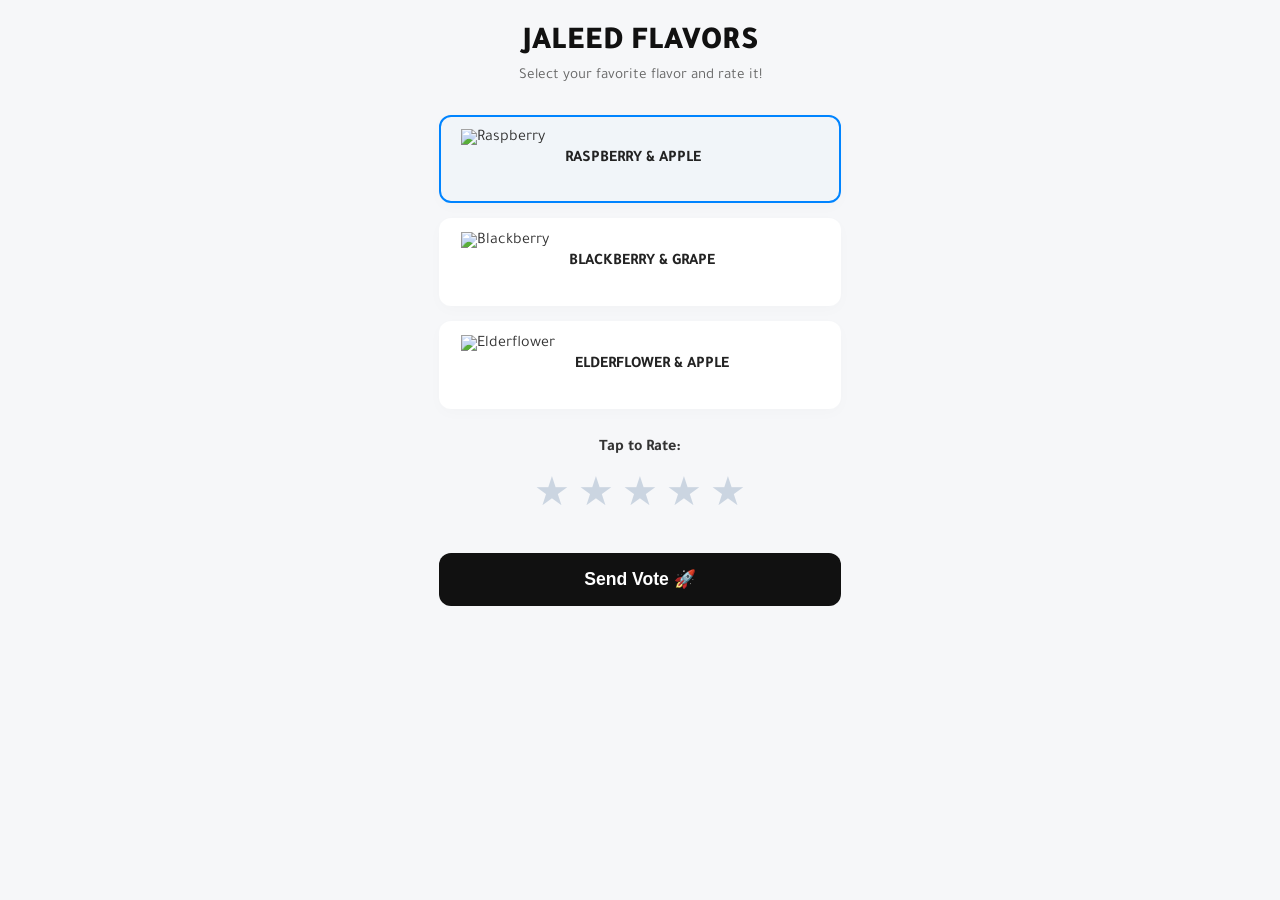
==== index.html @ 45b11cac "Added all Jaleed files with Firebase realtime setup" ====
<!DOCTYPE html>
<html lang="en">
<head>
    <meta charset="UTF-8">
    <meta name="viewport" content="width=device-width, initial-scale=1.0">
    <title>Rate Your Jaleed Flavor</title>
    <link href="https://fonts.googleapis.com/css2?family=Tajawal:wght@500;700;900&display=swap" rel="stylesheet">
    <link rel="stylesheet" href="style.css">
</head>
<body>

    <div class="mobile-container">
        <header>
            <h1 class="brand-title">JALEED FLAVORS</h1>
            <p class="brand-subtitle">Select your favorite flavor and rate it!</p>
        </header>

        <div class="voting-form">
            <label class="flavor-option">
                <input type="radio" name="flavor" value="raspberry" checked>
                <div class="option-content">
                    <img src="https://res.cloudinary.com/dfoch6txc/image/upload/v1783332212/APPLE-BERRY-CAN_ly0oev.png" alt="Raspberry">
                    <span>RASPBERRY & APPLE</span>
                </div>
            </label>

            <label class="flavor-option">
                <input type="radio" name="flavor" value="blackberry">
                <div class="option-content">
                    <img src="https://res.cloudinary.com/dfoch6txc/image/upload/v1783332212/BLACKBERRY-_-GRAPE-CAN_npyf0h.png" alt="Blackberry">
                    <span>BLACKBERRY & GRAPE</span>
                </div>
            </label>

            <label class="flavor-option">
                <input type="radio" name="flavor" value="elderflower">
                <div class="option-content">
                    <img src="https://res.cloudinary.com/dfoch6txc/image/upload/v1783332212/ELDERFLOWER-_-APPLE-CAN_afk3hf.png" alt="Elderflower">
                    <span>ELDERFLOWER & APPLE</span>
                </div>
            </label>

            <div class="stars-container">
                <p class="section-title">Tap to Rate:</p>
                <div class="star-rating">
                    <span class="star" data-value="5">★</span>
                    <span class="star" data-value="4">★</span>
                    <span class="star" data-value="3">★</span>
                    <span class="star" data-value="2">★</span>
                    <span class="star" data-value="1">★</span>
                </div>
            </div>

            <button id="submit-vote-btn" class="submit-btn">Send Vote 🚀</button>
        </div>
    </div>

    <div id="success-popup" class="popup hidden">
        <div class="popup-content">
            <h2>Thank You! 🎉</h2>
            <p>Your vote has been sent to the big screen successfully.</p>
        </div>
    </div>

    <script type="module" src="app.js"></script>
</body>
</html>
---- style.css ----
body {
    margin: 0;
    padding: 0;
    background-color: #f6f7f9;
    font-family: 'Tajawal', sans-serif;
    color: #333;
    display: flex;
    justify-content: center;
}

.mobile-container {
    width: 100%;
    max-width: 450px;
    padding: 24px;
    box-sizing: border-box;
}

header {
    text-align: center;
    margin-bottom: 30px;
}

.brand-title {
    font-size: 2rem;
    font-weight: 900;
    margin: 0;
    color: #111;
}

.brand-subtitle {
    font-size: 0.95rem;
    color: #666;
    margin-top: 5px;
}

.flavor-option {
    display: block;
    margin-bottom: 15px;
    cursor: pointer;
}

.flavor-option input {
    display: none;
}

.option-content {
    display: flex;
    align-items: center;
    background: #fff;
    padding: 12px 20px;
    border-radius: 12px;
    border: 2px solid transparent;
    box-shadow: 0 4px 15px rgba(0,0,0,0.02);
    transition: all 0.3s ease;
}

.option-content img {
    height: 60px;
    object-fit: contain;
    margin-right: 20px;
}

.option-content span {
    font-weight: 700;
    font-size: 1rem;
    color: #222;
}

.flavor-option input:checked + .option-content {
    border-color: #0084ff;
    background: rgba(0, 132, 255, 0.02);
}

.stars-container {
    text-align: center;
    margin: 30px 0;
}

.section-title {
    font-weight: 700;
    margin-bottom: 10px;
}

.star-rating {
    display: flex;
    flex-direction: row-reverse;
    justify-content: center;
    font-size: 2.5rem;
}

.star {
    color: #cbd5e1;
    cursor: pointer;
    transition: color 0.2s ease;
    padding: 0 4px;
}

.star:hover,
.star:hover ~ .star,
.star.active,
.star.active ~ .star {
    color: #ffb800;
}

.submit-btn {
    width: 100%;
    background: #111;
    color: #fff;
    border: none;
    padding: 16px;
    font-size: 1.1rem;
    font-weight: 700;
    border-radius: 12px;
    cursor: pointer;
    transition: background 0.2s;
}

.submit-btn:hover {
    background: #0084ff;
}

.popup {
    position: fixed;
    top: 0; left: 0; width: 100%; height: 100%;
    background: rgba(0,0,0,0.6);
    display: flex; justify-content: center; align-items: center;
    z-index: 9999;
}

.popup.hidden { display: none; }

.popup-content {
    background: white; padding: 30px; border-radius: 20px;
    text-align: center; max-width: 80%;
}
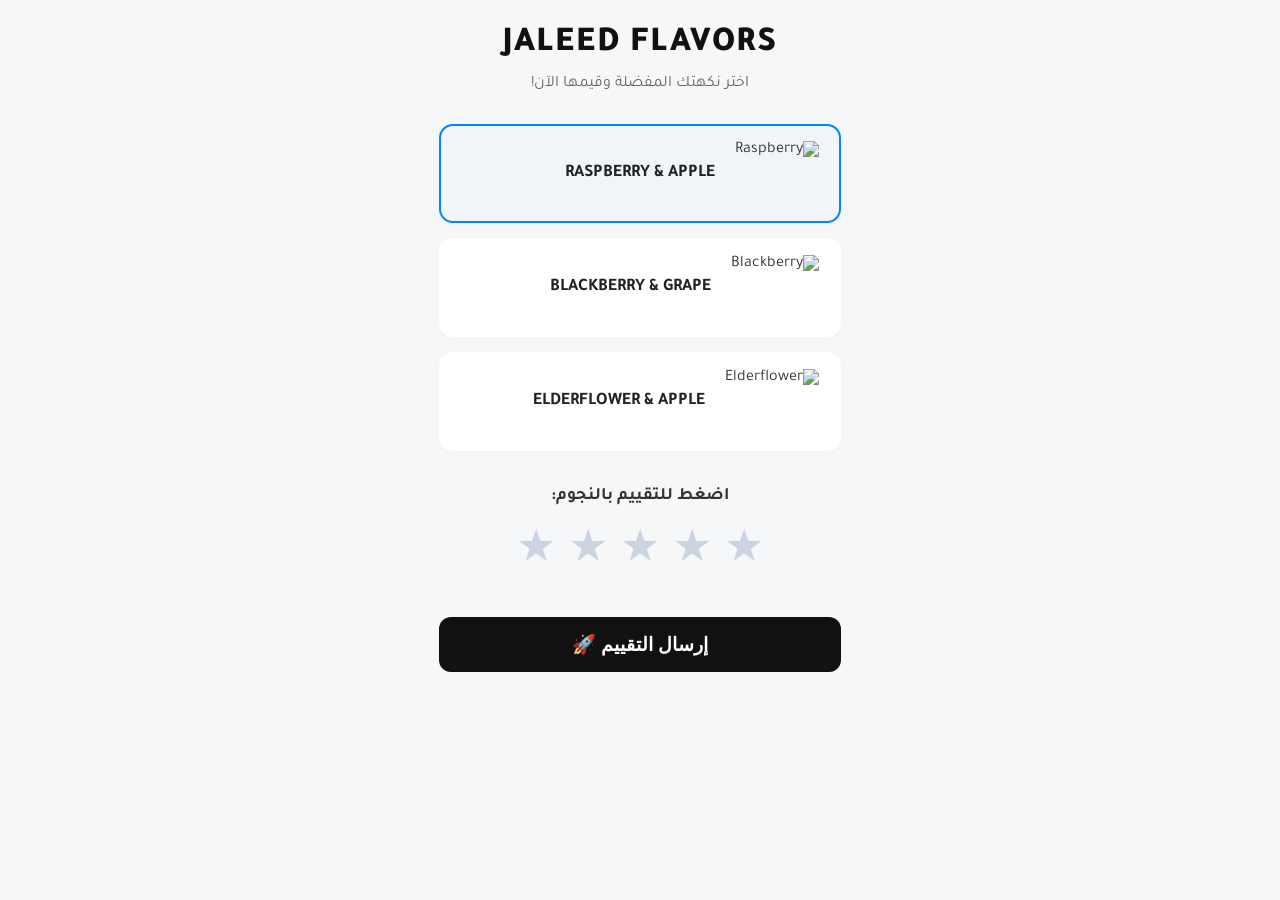
==== commit a745388c: "Added all Jaleed files with Firebase realtime setup" ====
--- a/index.html
+++ b/index.html
@@ -12,10 +12,11 @@
     <div class="mobile-container">
         <header>
             <h1 class="brand-title">JALEED FLAVORS</h1>
-            <p class="brand-subtitle">Select your favorite flavor and rate it!</p>
+            <p class="brand-subtitle">اختر نكهتك المفضلة وقيمها الآن!</p>
         </header>
 
         <div class="voting-form">
+            <!-- النكهة الأولى -->
             <label class="flavor-option">
                 <input type="radio" name="flavor" value="raspberry" checked>
                 <div class="option-content">
@@ -24,6 +25,7 @@
                 </div>
             </label>
 
+            <!-- النكهة الثانية -->
             <label class="flavor-option">
                 <input type="radio" name="flavor" value="blackberry">
                 <div class="option-content">
@@ -32,6 +34,7 @@
                 </div>
             </label>
 
+            <!-- النكهة الثالثة -->
             <label class="flavor-option">
                 <input type="radio" name="flavor" value="elderflower">
                 <div class="option-content">
@@ -40,8 +43,9 @@
                 </div>
             </label>
 
+            <!-- اختيار النجوم -->
             <div class="stars-container">
-                <p class="section-title">Tap to Rate:</p>
+                <p class="section-title">اضغط للتقييم بالنجوم:</p>
                 <div class="star-rating">
                     <span class="star" data-value="5">★</span>
                     <span class="star" data-value="4">★</span>
@@ -51,14 +55,15 @@
                 </div>
             </div>
 
-            <button id="submit-vote-btn" class="submit-btn">Send Vote 🚀</button>
+            <button id="submit-vote-btn" class="submit-btn">إرسال التقييم 🚀</button>
         </div>
     </div>
 
+    <!-- نافذة نجاح التقييم -->
     <div id="success-popup" class="popup hidden">
         <div class="popup-content">
-            <h2>Thank You! 🎉</h2>
-            <p>Your vote has been sent to the big screen successfully.</p>
+            <h2>شكرًا لك! 🎉</h2>
+            <p>تم إرسال تقييمك بنجاح إلى الشاشة الكبيرة.</p>
         </div>
     </div>
 
--- a/style.css
+++ b/style.css
@@ -6,6 +6,7 @@
     color: #333;
     display: flex;
     justify-content: center;
+    direction: rtl; /* لتنسيق النصوص العربية بشكل صحيح */
 }
 
 .mobile-container {
@@ -21,16 +22,17 @@
 }
 
 .brand-title {
-    font-size: 2rem;
+    font-size: 2.2rem;
     font-weight: 900;
     margin: 0;
     color: #111;
+    letter-spacing: 1px;
 }
 
 .brand-subtitle {
-    font-size: 0.95rem;
+    font-size: 1rem;
     color: #666;
-    margin-top: 5px;
+    margin-top: 8px;
 }
 
 .flavor-option {
@@ -47,22 +49,22 @@
     display: flex;
     align-items: center;
     background: #fff;
-    padding: 12px 20px;
-    border-radius: 12px;
+    padding: 15px 20px;
+    border-radius: 14px;
     border: 2px solid transparent;
     box-shadow: 0 4px 15px rgba(0,0,0,0.02);
     transition: all 0.3s ease;
 }
 
 .option-content img {
-    height: 60px;
+    height: 65px;
     object-fit: contain;
-    margin-right: 20px;
+    margin-left: 20px; /* مسافة للصورة بالاتجاه العربي */
 }
 
 .option-content span {
     font-weight: 700;
-    font-size: 1rem;
+    font-size: 1.1rem;
     color: #222;
 }
 
@@ -73,33 +75,34 @@
 
 .stars-container {
     text-align: center;
-    margin: 30px 0;
+    margin: 35px 0;
 }
 
 .section-title {
     font-weight: 700;
-    margin-bottom: 10px;
+    font-size: 1.1rem;
+    margin-bottom: 12px;
 }
 
 .star-rating {
     display: flex;
     flex-direction: row-reverse;
     justify-content: center;
-    font-size: 2.5rem;
+    font-size: 2.8rem;
 }
 
 .star {
     color: #cbd5e1;
     cursor: pointer;
     transition: color 0.2s ease;
-    padding: 0 4px;
+    padding: 0 6px;
 }
 
 .star:hover,
 .star:hover ~ .star,
 .star.active,
 .star.active ~ .star {
-    color: #ffb800;
+    color: #ffb800; /* لون أصفر واضح للنجوم */
 }
 
 .submit-btn {
@@ -108,7 +111,7 @@
     color: #fff;
     border: none;
     padding: 16px;
-    font-size: 1.1rem;
+    font-size: 1.2rem;
     font-weight: 700;
     border-radius: 12px;
     cursor: pointer;
@@ -131,5 +134,5 @@
 
 .popup-content {
     background: white; padding: 30px; border-radius: 20px;
-    text-align: center; max-width: 80%;
+    text-align: center; max-width: 85%;
 }
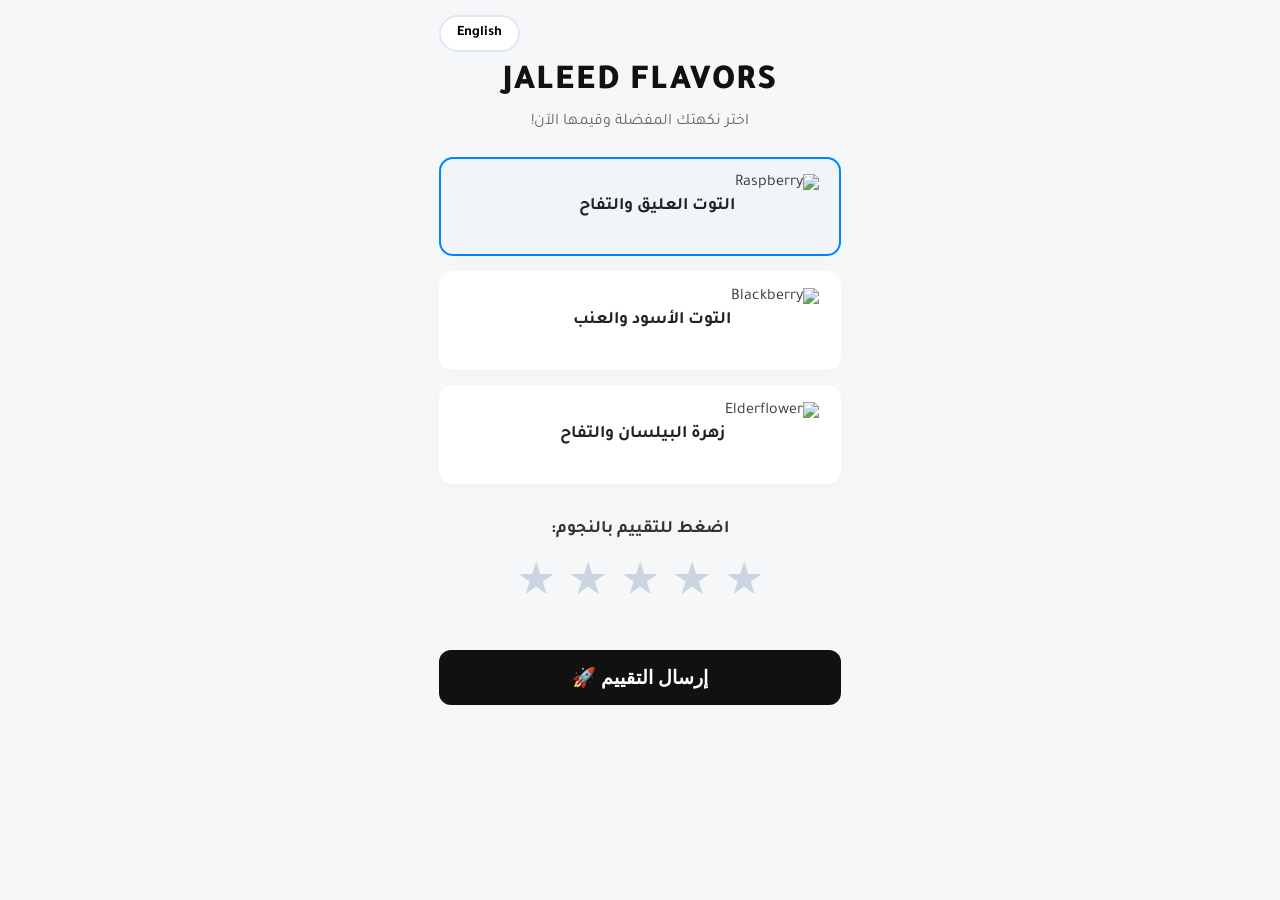
==== commit e345c546: "Update voting app with Arabic/English switch and actual Database URL" ====
--- a/index.html
+++ b/index.html
@@ -1,5 +1,5 @@
 <!DOCTYPE html>
-<html lang="en">
+<html lang="ar" dir="rtl">
 <head>
     <meta charset="UTF-8">
     <meta name="viewport" content="width=device-width, initial-scale=1.0">
@@ -9,10 +9,15 @@
 </head>
 <body>
 
+    <!-- زر تحويل اللغة في أعلى الصفحة -->
+    <div class="lang-switch-container">
+        <button id="lang-btn" class="lang-btn">English</button>
+    </div>
+
     <div class="mobile-container">
         <header>
             <h1 class="brand-title">JALEED FLAVORS</h1>
-            <p class="brand-subtitle">اختر نكهتك المفضلة وقيمها الآن!</p>
+            <p class="brand-subtitle" id="text-subtitle">اختر نكهتك المفضلة وقيمها الآن!</p>
         </header>
 
         <div class="voting-form">
@@ -21,7 +26,7 @@
                 <input type="radio" name="flavor" value="raspberry" checked>
                 <div class="option-content">
                     <img src="https://res.cloudinary.com/dfoch6txc/image/upload/v1783332212/APPLE-BERRY-CAN_ly0oev.png" alt="Raspberry">
-                    <span>RASPBERRY & APPLE</span>
+                    <span class="flavor-name" data-ar="التوت العليق والتفاح" data-en="RASPBERRY & APPLE">التوت العليق والتفاح</span>
                 </div>
             </label>
 
@@ -30,7 +35,7 @@
                 <input type="radio" name="flavor" value="blackberry">
                 <div class="option-content">
                     <img src="https://res.cloudinary.com/dfoch6txc/image/upload/v1783332212/BLACKBERRY-_-GRAPE-CAN_npyf0h.png" alt="Blackberry">
-                    <span>BLACKBERRY & GRAPE</span>
+                    <span class="flavor-name" data-ar="التوت الأسود والعنب" data-en="BLACKBERRY & GRAPE">التوت الأسود والعنب</span>
                 </div>
             </label>
 
@@ -39,13 +44,13 @@
                 <input type="radio" name="flavor" value="elderflower">
                 <div class="option-content">
                     <img src="https://res.cloudinary.com/dfoch6txc/image/upload/v1783332212/ELDERFLOWER-_-APPLE-CAN_afk3hf.png" alt="Elderflower">
-                    <span>ELDERFLOWER & APPLE</span>
+                    <span class="flavor-name" data-ar="زهرة البيلسان والتفاح" data-en="ELDERFLOWER & APPLE">زهرة البيلسان والتفاح</span>
                 </div>
             </label>
 
             <!-- اختيار النجوم -->
             <div class="stars-container">
-                <p class="section-title">اضغط للتقييم بالنجوم:</p>
+                <p class="section-title" id="text-stars-title">اضغط للتقييم بالنجوم:</p>
                 <div class="star-rating">
                     <span class="star" data-value="5">★</span>
                     <span class="star" data-value="4">★</span>
@@ -62,8 +67,8 @@
     <!-- نافذة نجاح التقييم -->
     <div id="success-popup" class="popup hidden">
         <div class="popup-content">
-            <h2>شكرًا لك! 🎉</h2>
-            <p>تم إرسال تقييمك بنجاح إلى الشاشة الكبيرة.</p>
+            <h2 id="popup-title">شكرًا لك! 🎉</h2>
+            <p id="popup-desc">تم إرسال تقييمك بنجاح إلى الشاشة الكبيرة.</p>
         </div>
     </div>
 
--- a/style.css
+++ b/style.css
@@ -5,20 +5,48 @@
     font-family: 'Tajawal', sans-serif;
     color: #333;
     display: flex;
-    justify-content: center;
-    direction: rtl; /* لتنسيق النصوص العربية بشكل صحيح */
+    flex-direction: column;
+    align-items: center;
+    min-height: 100vh;
+}
+
+/* تنسيق حاوية تحويل اللغة */
+.lang-switch-container {
+    width: 100%;
+    max-width: 450px;
+    display: flex;
+    justify-content: flex-end;
+    padding: 15px 24px 0 24px;
+    box-sizing: border-box;
+}
+
+.lang-btn {
+    background: #fff;
+    border: 2px solid #e2e8f0;
+    padding: 8px 16px;
+    font-size: 0.9rem;
+    font-weight: 700;
+    border-radius: 20px;
+    cursor: pointer;
+    font-family: 'Tajawal', sans-serif;
+    transition: all 0.2s ease;
+}
+
+.lang-btn:hover {
+    border-color: #0084ff;
+    color: #0084ff;
 }
 
 .mobile-container {
     width: 100%;
     max-width: 450px;
-    padding: 24px;
+    padding: 10px 24px 24px 24px;
     box-sizing: border-box;
 }
 
 header {
     text-align: center;
-    margin-bottom: 30px;
+    margin-bottom: 25px;
 }
 
 .brand-title {
@@ -56,10 +84,13 @@
     transition: all 0.3s ease;
 }
 
+/* دعم الاتجاهين للصور والنصوص عند قلب اللغة */
+body[dir="rtl"] .option-content img { margin-left: 20px; margin-right: 0; }
+body[dir="ltr"] .option-content img { margin-right: 20px; margin-left: 0; }
+
 .option-content img {
     height: 65px;
     object-fit: contain;
-    margin-left: 20px; /* مسافة للصورة بالاتجاه العربي */
 }
 
 .option-content span {
@@ -102,7 +133,7 @@
 .star:hover ~ .star,
 .star.active,
 .star.active ~ .star {
-    color: #ffb800; /* لون أصفر واضح للنجوم */
+    color: #ffb800;
 }
 
 .submit-btn {
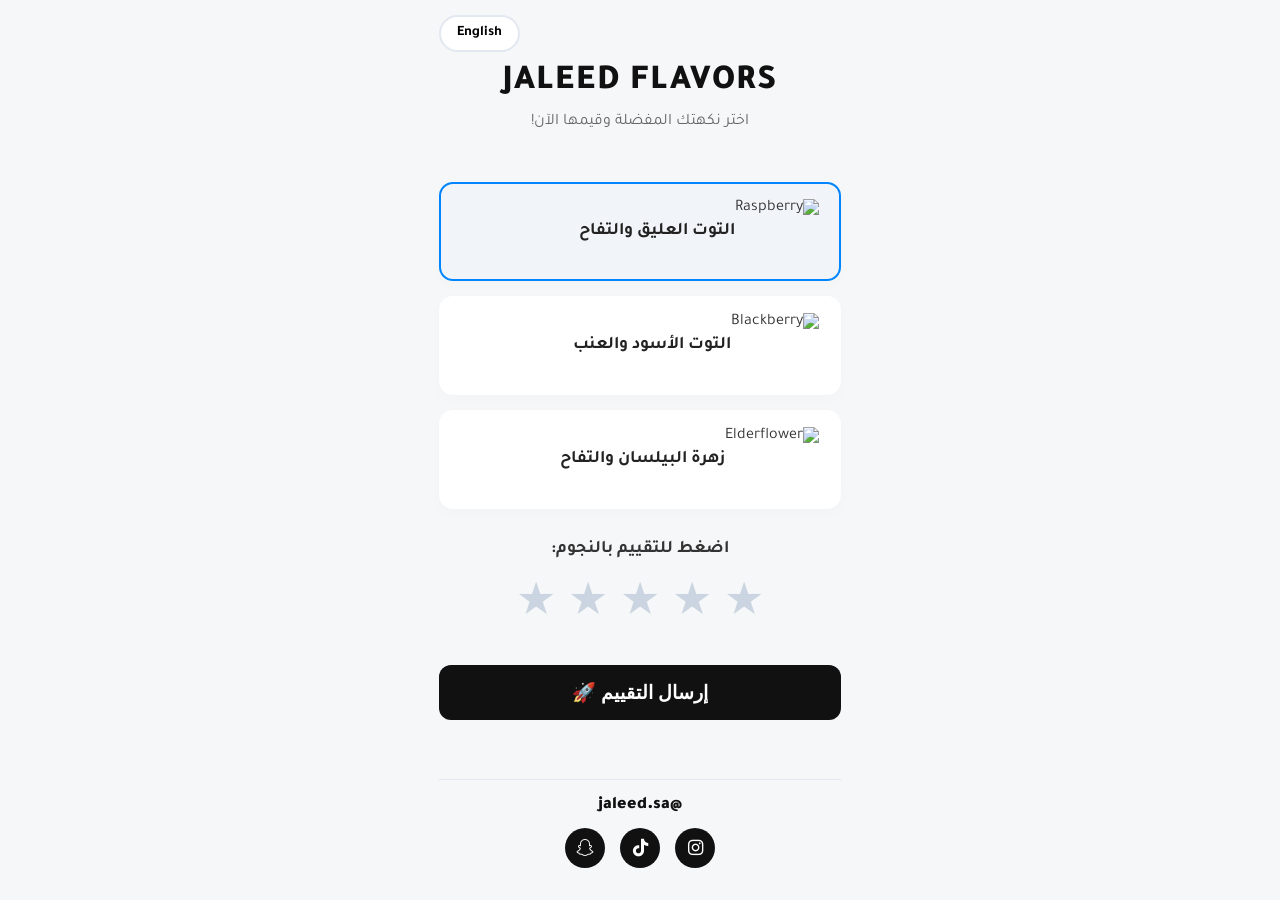
==== commit 0bd27bfd: "Add sleek black and white social footer to the mobile voting application" ====
--- a/index.html
+++ b/index.html
@@ -4,7 +4,9 @@
     <meta charset="UTF-8">
     <meta name="viewport" content="width=device-width, initial-scale=1.0">
     <title>Rate Your Jaleed Flavor</title>
-    <link href="https://fonts.googleapis.com/css2?family=Tajawal:wght@500;700;900&display=swap" rel="stylesheet">
+    <link href="https://fonts.googleapis.com/css2?family=Tajawal:wght500;700;900&display=swap" rel="stylesheet">
+    <!-- استدعاء مكتبة الأيقونات لظهور شعارات السوشيال ميديا بدقة عالية على الجوال -->
+    <link rel="stylesheet" href="https://cdnjs.cloudflare.com/ajax/libs/font-awesome/6.5.1/css/all.min.css">
     <link rel="stylesheet" href="style.css">
 </head>
 <body>
@@ -62,6 +64,16 @@
 
             <button id="submit-vote-btn" class="submit-btn">إرسال التقييم 🚀</button>
         </div>
+
+        <!-- 📱 فوتر السوشيال ميديا المضاف لصفحة الجوال -->
+        <footer class="mobile-footer">
+            <span class="social-username">@jaleed.sa</span>
+            <div class="social-icons">
+                <div class="icon-circle"><i class="fa-brands fa-instagram"></i></div>
+                <div class="icon-circle"><i class="fa-brands fa-tiktok"></i></div>
+                <div class="icon-circle"><i class="fa-brands fa-snapchat"></i></div>
+            </div>
+        </footer>
     </div>
 
     <!-- نافذة نجاح التقييم -->
--- a/style.css
+++ b/style.css
@@ -10,7 +10,6 @@
     min-height: 100vh;
 }
 
-/* تنسيق حاوية تحويل اللغة */
 .lang-switch-container {
     width: 100%;
     max-width: 450px;
@@ -42,6 +41,10 @@
     max-width: 450px;
     padding: 10px 24px 24px 24px;
     box-sizing: border-box;
+    display: flex;
+    flex-direction: column;
+    min-height: calc(100vh - 60px);
+    justify-content: space-between; /* تضمن دفع الفوتر دائماً للأسفل بشكل منسق */
 }
 
 header {
@@ -84,7 +87,6 @@
     transition: all 0.3s ease;
 }
 
-/* دعم الاتجاهين للصور والنصوص عند قلب اللغة */
 body[dir="rtl"] .option-content img { margin-left: 20px; margin-right: 0; }
 body[dir="ltr"] .option-content img { margin-right: 20px; margin-left: 0; }
 
@@ -106,7 +108,7 @@
 
 .stars-container {
     text-align: center;
-    margin: 35px 0;
+    margin: 30px 0;
 }
 
 .section-title {
@@ -147,10 +149,46 @@
     border-radius: 12px;
     cursor: pointer;
     transition: background 0.2s;
+    margin-bottom: 20px;
 }
 
 .submit-btn:hover {
     background: #0084ff;
+}
+
+/* 👥 📱 تنسيق فوتر السوشيال ميديا على الجوال */
+.mobile-footer {
+    display: flex;
+    flex-direction: column;
+    align-items: center;
+    gap: 12px;
+    margin-top: 30px;
+    padding-top: 15px;
+    border-top: 1px solid #e2e8f0; /* خط فاصل خفيف وأنيق */
+}
+
+.social-username {
+    font-size: 1.1rem;
+    font-weight: 900;
+    color: #111;
+}
+
+.social-icons {
+    display: flex;
+    gap: 15px;
+}
+
+/* الأيقونات الدائرية السوداء المتطابقة مع لوحة العرض الكبيرة */
+.icon-circle {
+    width: 40px;
+    height: 40px;
+    background-color: #111111;
+    border-radius: 50%;
+    display: flex;
+    justify-content: center;
+    align-items: center;
+    color: #ffffff;
+    font-size: 1.1rem;
 }
 
 .popup {
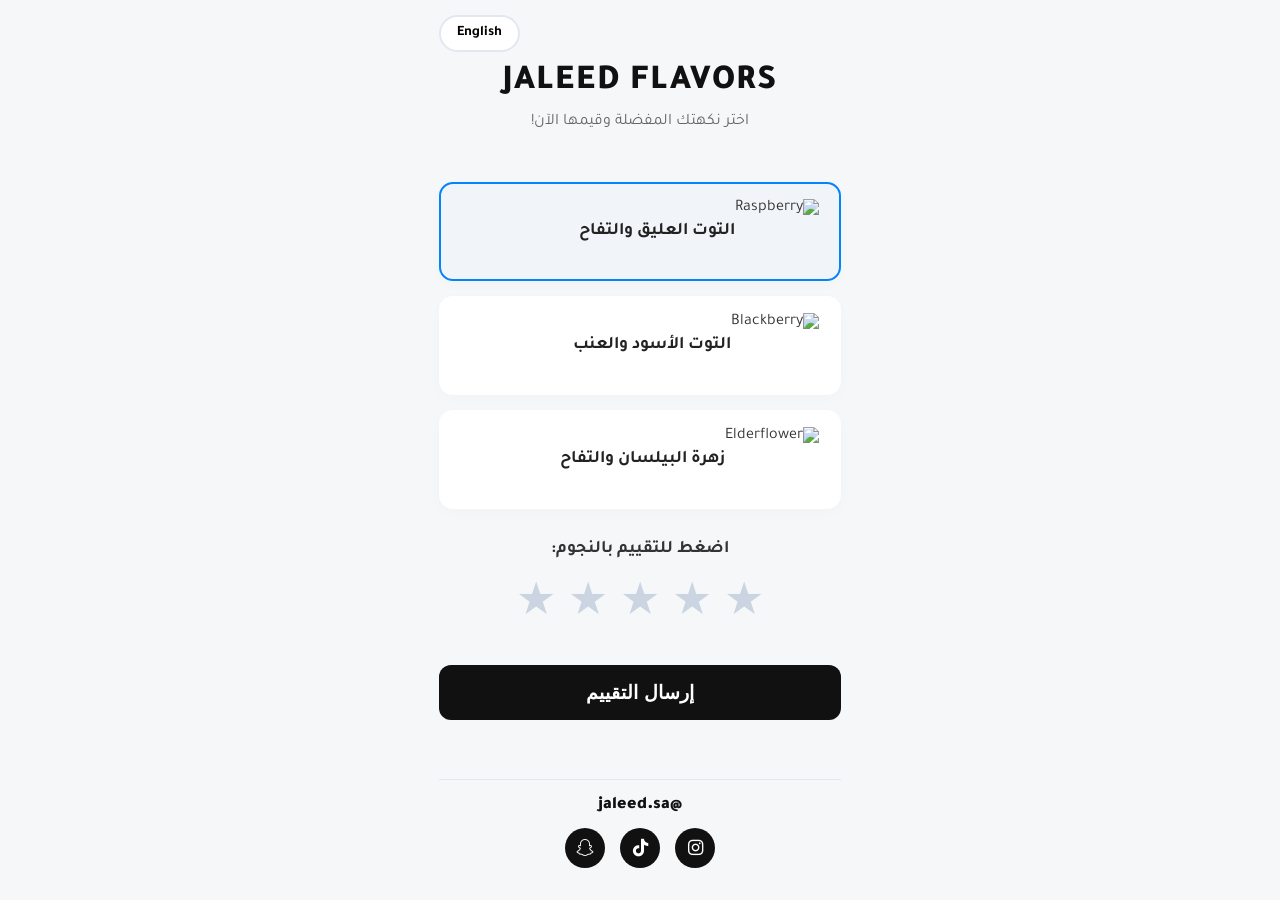
==== commit 8c319da5: "Implement advanced change" ====
--- a/index.html
+++ b/index.html
@@ -4,7 +4,7 @@
     <meta charset="UTF-8">
     <meta name="viewport" content="width=device-width, initial-scale=1.0">
     <title>Rate Your Jaleed Flavor</title>
-    <link href="https://fonts.googleapis.com/css2?family=Tajawal:wght500;700;900&display=swap" rel="stylesheet">
+    <link href="https://fonts.googleapis.com/css2?family=Tajawal:wght@500;700;900&display=swap" rel="stylesheet">
     <!-- استدعاء مكتبة الأيقونات لظهور شعارات السوشيال ميديا بدقة عالية على الجوال -->
     <link rel="stylesheet" href="https://cdnjs.cloudflare.com/ajax/libs/font-awesome/6.5.1/css/all.min.css">
     <link rel="stylesheet" href="style.css">
@@ -62,16 +62,25 @@
                 </div>
             </div>
 
-            <button id="submit-vote-btn" class="submit-btn">إرسال التقييم 🚀</button>
+            <button id="submit-vote-btn" class="submit-btn">إرسال التقييم </button>
         </div>
 
-        <!-- 📱 فوتر السوشيال ميديا المضاف لصفحة الجوال -->
+        <!-- 📱 فوتر السوشيال ميديا المضاف لصفحة الجوال بروابط قابلة للضغط -->
         <footer class="mobile-footer">
             <span class="social-username">@jaleed.sa</span>
             <div class="social-icons">
-                <div class="icon-circle"><i class="fa-brands fa-instagram"></i></div>
-                <div class="icon-circle"><i class="fa-brands fa-tiktok"></i></div>
-                <div class="icon-circle"><i class="fa-brands fa-snapchat"></i></div>
+                <!-- رابط انستجرام -->
+                <a href="https://www.instagram.com/jaleed.sa" target="_blank" rel="noopener noreferrer" class="icon-circle">
+                    <i class="fa-brands fa-instagram"></i>
+                </a>
+                <!-- رابط تيك توك -->
+                <a href="https://www.tiktok.com/@jaleed.sa" target="_blank" rel="noopener noreferrer" class="icon-circle">
+                    <i class="fa-brands fa-tiktok"></i>
+                </a>
+                <!-- رابط سناب شات -->
+                <a href="https://www.snapchat.com/@jaleed.sa" target="_blank" rel="noopener noreferrer" class="icon-circle">
+                    <i class="fa-brands fa-snapchat"></i>
+                </a>
             </div>
         </footer>
     </div>
@@ -79,7 +88,7 @@
     <!-- نافذة نجاح التقييم -->
     <div id="success-popup" class="popup hidden">
         <div class="popup-content">
-            <h2 id="popup-title">شكرًا لك! 🎉</h2>
+            <h2 id="popup-title">شكرًا لك! 🧊</h2>
             <p id="popup-desc">تم إرسال تقييمك بنجاح إلى الشاشة الكبيرة.</p>
         </div>
     </div>
--- a/style.css
+++ b/style.css
@@ -44,7 +44,7 @@
     display: flex;
     flex-direction: column;
     min-height: calc(100vh - 60px);
-    justify-content: space-between; /* تضمن دفع الفوتر دائماً للأسفل بشكل منسق */
+    justify-content: space-between;
 }
 
 header {
@@ -164,7 +164,7 @@
     gap: 12px;
     margin-top: 30px;
     padding-top: 15px;
-    border-top: 1px solid #e2e8f0; /* خط فاصل خفيف وأنيق */
+    border-top: 1px solid #e2e8f0;
 }
 
 .social-username {
@@ -178,7 +178,7 @@
     gap: 15px;
 }
 
-/* الأيقونات الدائرية السوداء المتطابقة مع لوحة العرض الكبيرة */
+/* الأيقونات الدائرية السوداء المتطابقة */
 .icon-circle {
     width: 40px;
     height: 40px;
@@ -189,6 +189,17 @@
     align-items: center;
     color: #ffffff;
     font-size: 1.1rem;
+    transition: transform 0.2s ease;
+}
+
+/* يضمن بقاء ألوان وتنسيق الدوائر ثابت بعد تحويلها لروابط */
+.social-icons a.icon-circle {
+    text-decoration: none;
+    color: #ffffff;
+}
+
+.social-icons a.icon-circle:hover {
+    transform: scale(1.1);
 }
 
 .popup {
